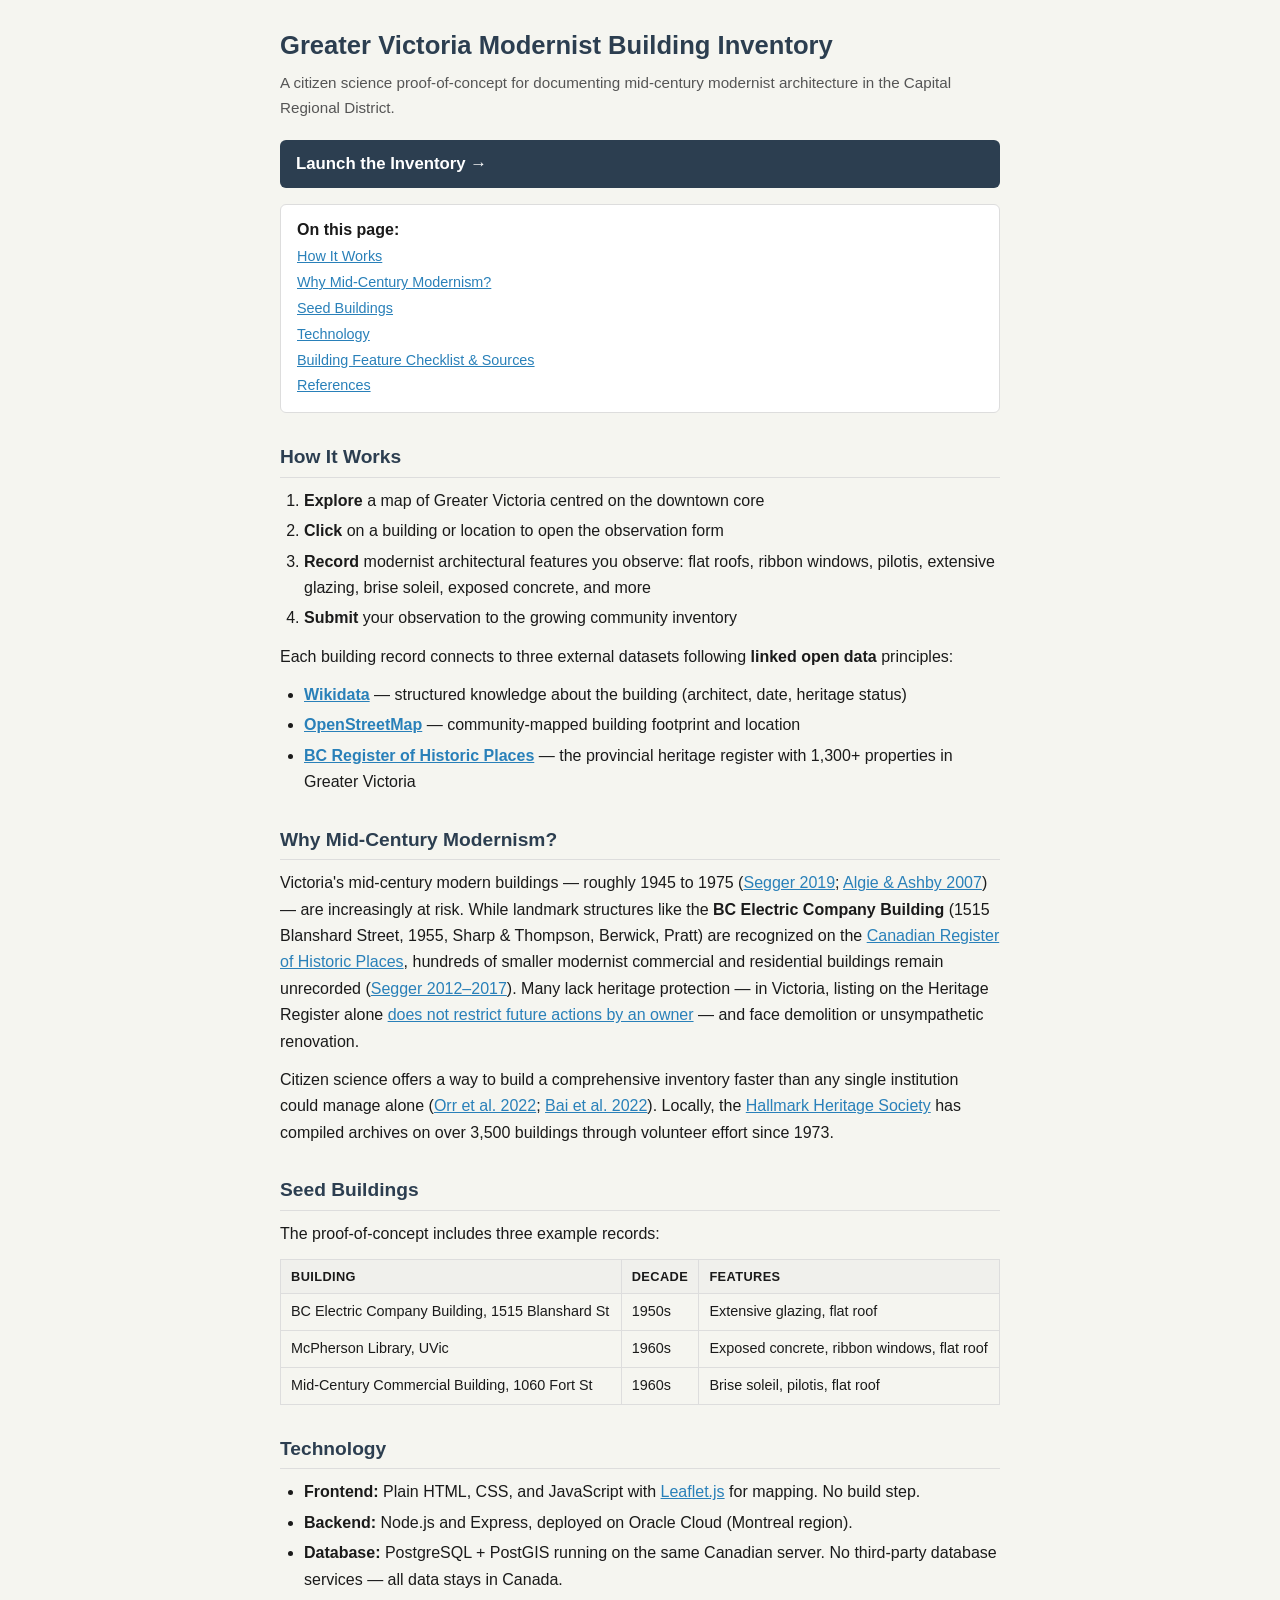
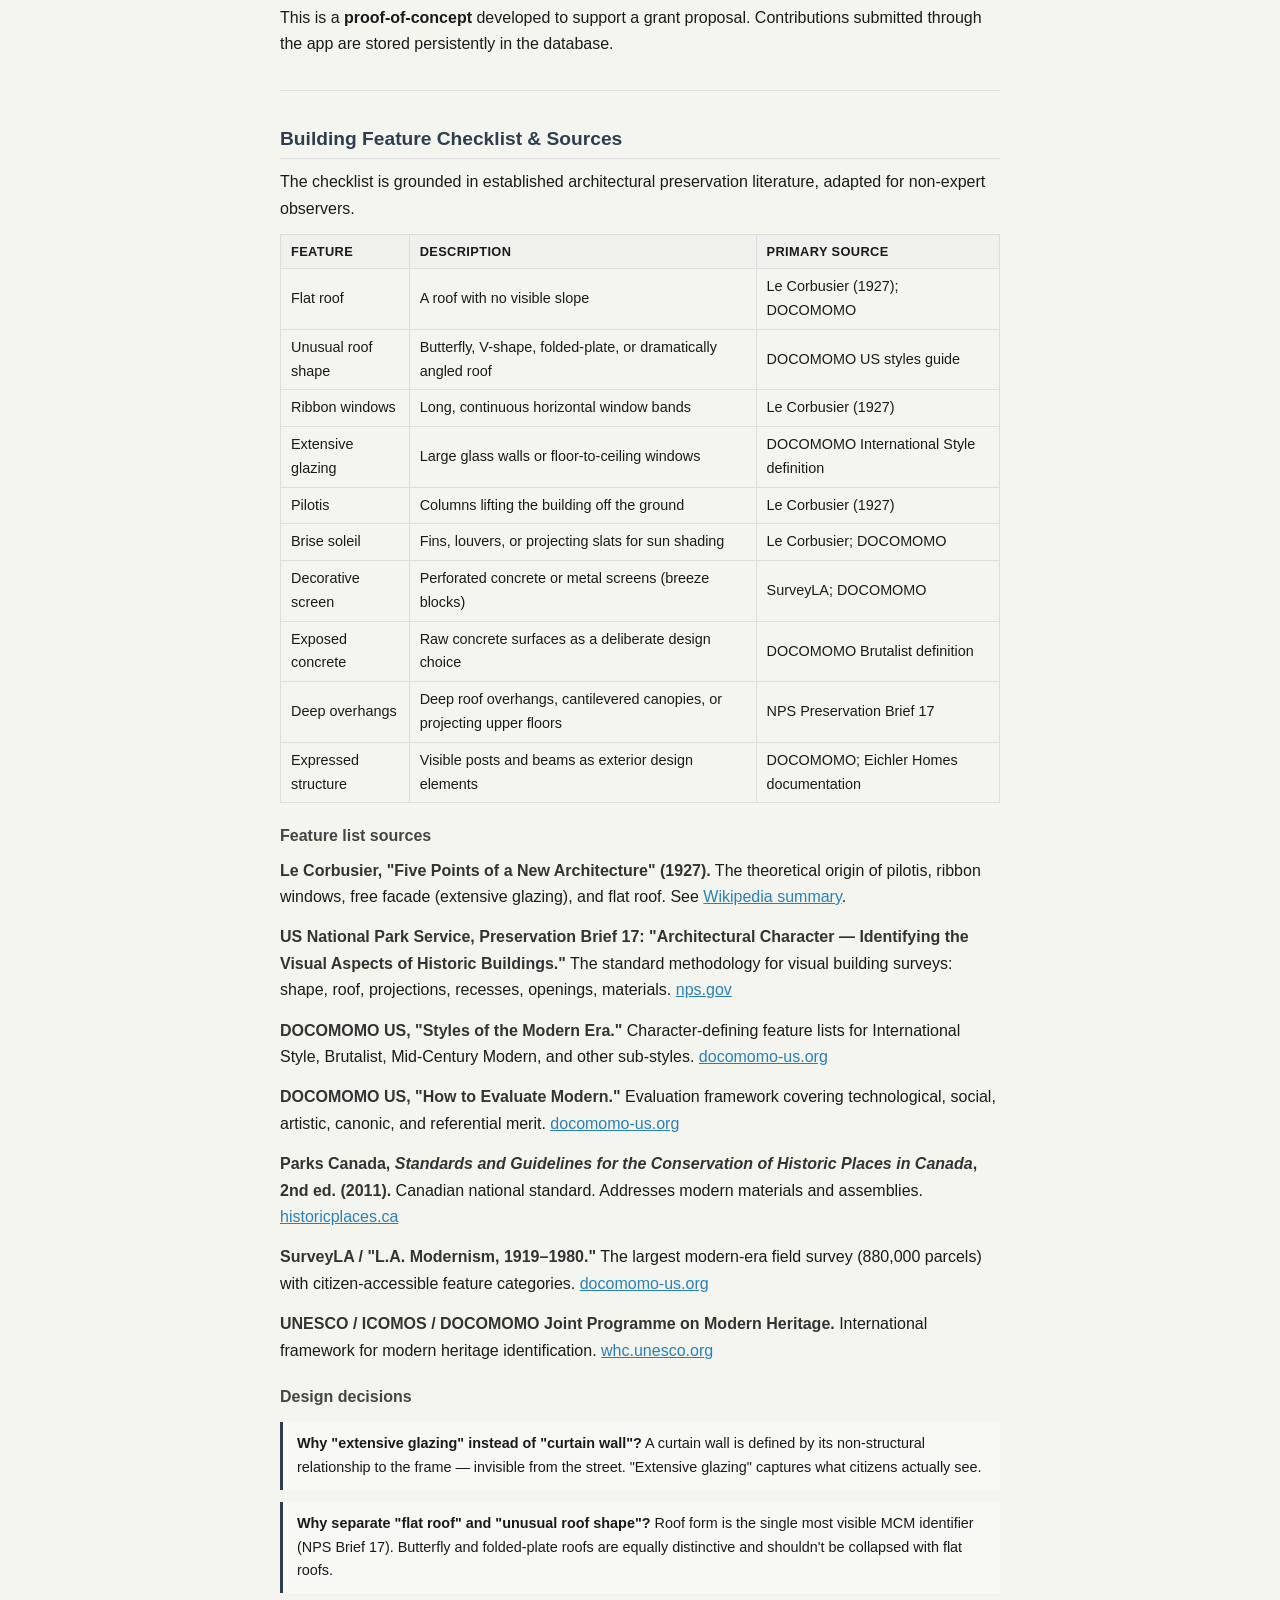
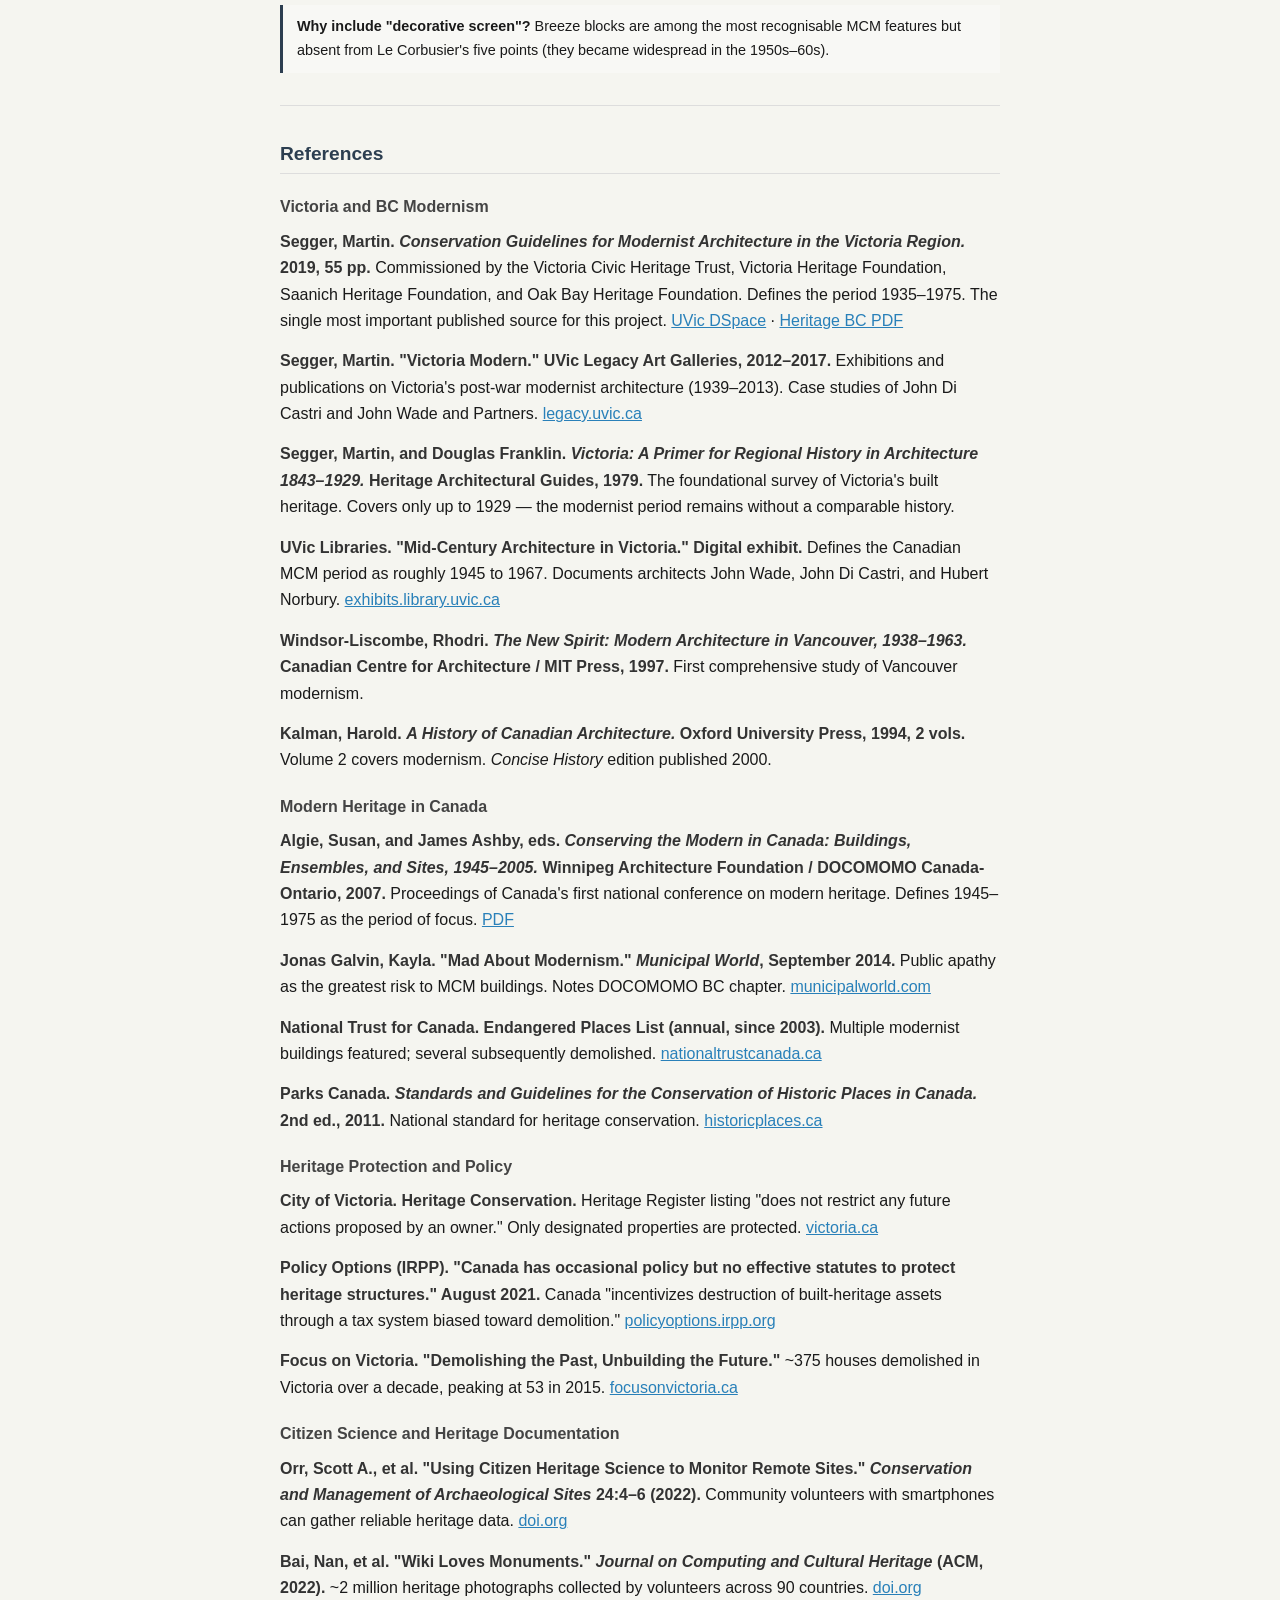
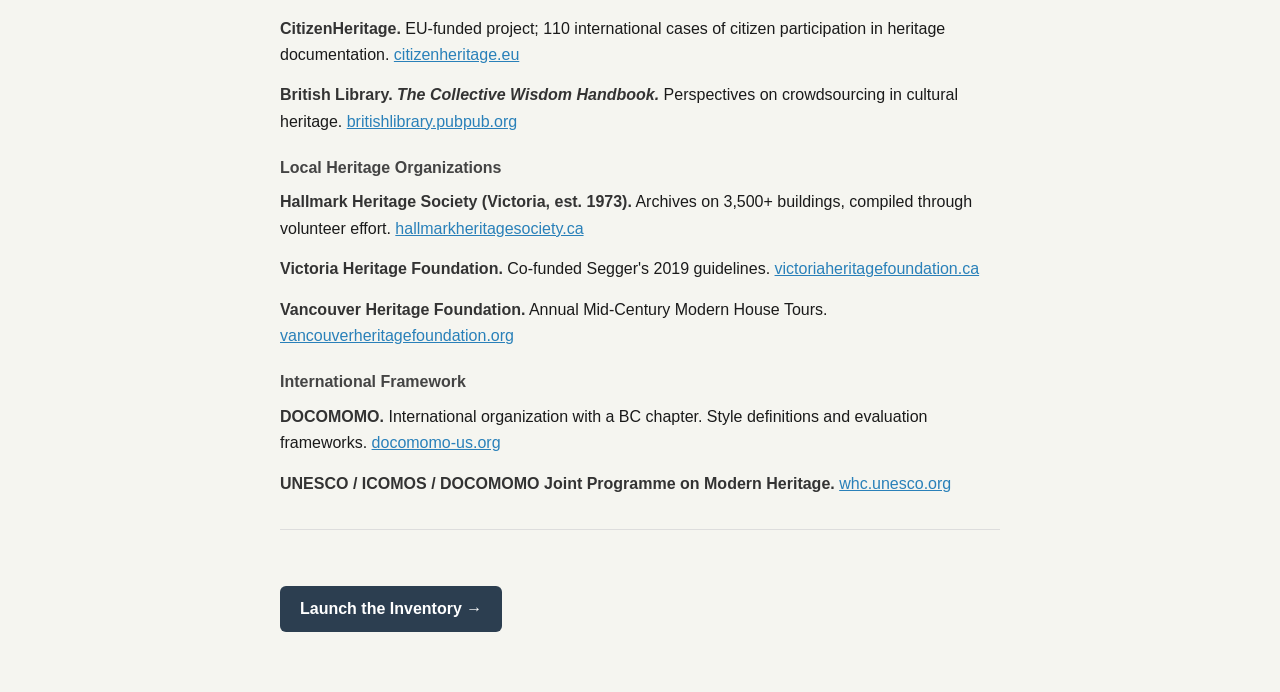
==== quartz/static/inventory/about.html @ 8eb396b5 "Add about page and link from inventory app Standalone about.html with project description, feature s" ====
<!DOCTYPE html>
<html lang="en">
<head>
  <meta charset="UTF-8">
  <meta name="viewport" content="width=device-width, initial-scale=1.0">
  <meta name="robots" content="noindex, nofollow">
  <title>About — Greater Victoria Modernist Building Inventory</title>
  <style>
    *, *::before, *::after { box-sizing: border-box; margin: 0; padding: 0; }
    body {
      font-family: -apple-system, BlinkMacSystemFont, "Segoe UI", Roboto, Helvetica, Arial, sans-serif;
      font-size: 16px; line-height: 1.65; color: #1a1a1a; background: #f5f5f0;
      max-width: 760px; margin: 0 auto; padding: 24px 20px 60px;
    }
    h1 { font-size: 1.6rem; color: #2c3e50; margin-bottom: 4px; }
    h2 { font-size: 1.2rem; color: #2c3e50; margin: 28px 0 10px; border-bottom: 1px solid #ddd; padding-bottom: 4px; }
    h3 { font-size: 1rem; color: #444; margin: 20px 0 8px; }
    p { margin-bottom: 12px; }
    a { color: #2980b9; }
    a:hover { text-decoration: none; }
    blockquote { margin: 12px 0; padding: 10px 16px; background: #2c3e50; border-radius: 6px; }
    blockquote a { color: #fff; font-weight: 600; text-decoration: none; font-size: 1.05rem; }
    blockquote a:hover { text-decoration: underline; }
    ul, ol { margin: 0 0 12px 24px; }
    li { margin-bottom: 4px; }
    table { border-collapse: collapse; width: 100%; margin: 12px 0; font-size: 0.9rem; }
    th, td { border: 1px solid #ddd; padding: 6px 10px; text-align: left; }
    th { background: #f0f0ec; font-weight: 600; font-size: 0.8rem; text-transform: uppercase; letter-spacing: 0.03em; }
    .subtitle { font-size: 0.95rem; color: #555; margin-bottom: 20px; }
    .ref { margin-bottom: 14px; }
    .ref strong { color: #333; }
    .back-link { display: inline-block; margin-top: 24px; padding: 10px 20px; background: #2c3e50; color: #fff; text-decoration: none; border-radius: 6px; font-weight: 600; }
    .back-link:hover { background: #34495e; }
    .section-nav { background: #fff; border: 1px solid #ddd; border-radius: 6px; padding: 12px 16px; margin: 16px 0; }
    .section-nav a { display: block; margin: 2px 0; font-size: 0.9rem; }
    hr { border: none; border-top: 1px solid #ddd; margin: 32px 0; }
    .design-note { background: #f8f8f5; border-left: 3px solid #2c3e50; padding: 10px 14px; margin: 12px 0; font-size: 0.9rem; }
  </style>
</head>
<body>

<h1>Greater Victoria Modernist Building Inventory</h1>
<p class="subtitle">A citizen science proof-of-concept for documenting mid-century modernist architecture in the Capital Regional District.</p>

<blockquote><a href="/static/inventory/">Launch the Inventory &rarr;</a></blockquote>

<div class="section-nav">
  <strong>On this page:</strong>
  <a href="#how-it-works">How It Works</a>
  <a href="#why-mcm">Why Mid-Century Modernism?</a>
  <a href="#seed-buildings">Seed Buildings</a>
  <a href="#technology">Technology</a>
  <a href="#features">Building Feature Checklist &amp; Sources</a>
  <a href="#references">References</a>
</div>

<!-- ================================================================ -->
<h2 id="how-it-works">How It Works</h2>

<ol>
  <li><strong>Explore</strong> a map of Greater Victoria centred on the downtown core</li>
  <li><strong>Click</strong> on a building or location to open the observation form</li>
  <li><strong>Record</strong> modernist architectural features you observe: flat roofs, ribbon windows, pilotis, extensive glazing, brise soleil, exposed concrete, and more</li>
  <li><strong>Submit</strong> your observation to the growing community inventory</li>
</ol>

<p>Each building record connects to three external datasets following <strong>linked open data</strong> principles:</p>

<ul>
  <li><strong><a href="https://www.wikidata.org/">Wikidata</a></strong> &mdash; structured knowledge about the building (architect, date, heritage status)</li>
  <li><strong><a href="https://www.openstreetmap.org/">OpenStreetMap</a></strong> &mdash; community-mapped building footprint and location</li>
  <li><strong><a href="https://apps.nrs.gov.bc.ca/bcrhp/">BC Register of Historic Places</a></strong> &mdash; the provincial heritage register with 1,300+ properties in Greater Victoria</li>
</ul>

<!-- ================================================================ -->
<h2 id="why-mcm">Why Mid-Century Modernism?</h2>

<p>Victoria's mid-century modern buildings &mdash; roughly 1945 to 1975 (<a href="https://heritagebc.ca/wp-content/uploads/2020/01/Segger_Martin_ConservGuide_2019.pdf">Segger 2019</a>; <a href="http://winnipegarchitecture.ca/wp-content/uploads/2012/10/CMC-Proceedings_Eng_a.pdf">Algie &amp; Ashby 2007</a>) &mdash; are increasingly at risk. While landmark structures like the <strong>BC Electric Company Building</strong> (1515 Blanshard Street, 1955, Sharp &amp; Thompson, Berwick, Pratt) are recognized on the <a href="https://www.historicplaces.ca/">Canadian Register of Historic Places</a>, hundreds of smaller modernist commercial and residential buildings remain unrecorded (<a href="https://legacy.uvic.ca/gallery/victoriamodern/">Segger 2012&ndash;2017</a>). Many lack heritage protection &mdash; in Victoria, listing on the Heritage Register alone <a href="https://www.victoria.ca/building-business/permits-development-construction/heritage-conservation">does not restrict future actions by an owner</a> &mdash; and face demolition or unsympathetic renovation.</p>

<p>Citizen science offers a way to build a comprehensive inventory faster than any single institution could manage alone (<a href="https://www.tandfonline.com/doi/full/10.1080/13505033.2022.2147299">Orr et al. 2022</a>; <a href="https://dl.acm.org/doi/fullHtml/10.1145/3569092">Bai et al. 2022</a>). Locally, the <a href="https://hallmarkheritagesociety.ca/">Hallmark Heritage Society</a> has compiled archives on over 3,500 buildings through volunteer effort since 1973.</p>

<!-- ================================================================ -->
<h2 id="seed-buildings">Seed Buildings</h2>

<p>The proof-of-concept includes three example records:</p>

<table>
  <tr><th>Building</th><th>Decade</th><th>Features</th></tr>
  <tr><td>BC Electric Company Building, 1515 Blanshard St</td><td>1950s</td><td>Extensive glazing, flat roof</td></tr>
  <tr><td>McPherson Library, UVic</td><td>1960s</td><td>Exposed concrete, ribbon windows, flat roof</td></tr>
  <tr><td>Mid-Century Commercial Building, 1060 Fort St</td><td>1960s</td><td>Brise soleil, pilotis, flat roof</td></tr>
</table>

<!-- ================================================================ -->
<h2 id="technology">Technology</h2>

<ul>
  <li><strong>Frontend:</strong> Plain HTML, CSS, and JavaScript with <a href="https://leafletjs.com/">Leaflet.js</a> for mapping. No build step.</li>
  <li><strong>Backend:</strong> Node.js and Express, deployed on Oracle Cloud (Montreal region).</li>
  <li><strong>Database:</strong> PostgreSQL + PostGIS running on the same Canadian server. No third-party database services &mdash; all data stays in Canada.</li>
</ul>

<p>This is a <strong>proof-of-concept</strong> developed to support a grant proposal. Contributions submitted through the app are stored persistently in the database.</p>

<hr>

<!-- ================================================================ -->
<h2 id="features">Building Feature Checklist &amp; Sources</h2>

<p>The checklist is grounded in established architectural preservation literature, adapted for non-expert observers.</p>

<table>
  <tr><th>Feature</th><th>Description</th><th>Primary source</th></tr>
  <tr><td>Flat roof</td><td>A roof with no visible slope</td><td>Le Corbusier (1927); DOCOMOMO</td></tr>
  <tr><td>Unusual roof shape</td><td>Butterfly, V-shape, folded-plate, or dramatically angled roof</td><td>DOCOMOMO US styles guide</td></tr>
  <tr><td>Ribbon windows</td><td>Long, continuous horizontal window bands</td><td>Le Corbusier (1927)</td></tr>
  <tr><td>Extensive glazing</td><td>Large glass walls or floor-to-ceiling windows</td><td>DOCOMOMO International Style definition</td></tr>
  <tr><td>Pilotis</td><td>Columns lifting the building off the ground</td><td>Le Corbusier (1927)</td></tr>
  <tr><td>Brise soleil</td><td>Fins, louvers, or projecting slats for sun shading</td><td>Le Corbusier; DOCOMOMO</td></tr>
  <tr><td>Decorative screen</td><td>Perforated concrete or metal screens (breeze blocks)</td><td>SurveyLA; DOCOMOMO</td></tr>
  <tr><td>Exposed concrete</td><td>Raw concrete surfaces as a deliberate design choice</td><td>DOCOMOMO Brutalist definition</td></tr>
  <tr><td>Deep overhangs</td><td>Deep roof overhangs, cantilevered canopies, or projecting upper floors</td><td>NPS Preservation Brief 17</td></tr>
  <tr><td>Expressed structure</td><td>Visible posts and beams as exterior design elements</td><td>DOCOMOMO; Eichler Homes documentation</td></tr>
</table>

<h3>Feature list sources</h3>

<div class="ref"><strong>Le Corbusier, "Five Points of a New Architecture" (1927).</strong> The theoretical origin of pilotis, ribbon windows, free facade (extensive glazing), and flat roof. See <a href="https://en.wikipedia.org/wiki/%22Five_Points_of_a_New_Architecture%22">Wikipedia summary</a>.</div>

<div class="ref"><strong>US National Park Service, Preservation Brief 17: "Architectural Character &mdash; Identifying the Visual Aspects of Historic Buildings."</strong> The standard methodology for visual building surveys: shape, roof, projections, recesses, openings, materials. <a href="https://www.nps.gov/tps/how-to-preserve/briefs/17-architectural-character.htm">nps.gov</a></div>

<div class="ref"><strong>DOCOMOMO US, "Styles of the Modern Era."</strong> Character-defining feature lists for International Style, Brutalist, Mid-Century Modern, and other sub-styles. <a href="https://www.docomomo-us.org/explore-modern/styles-of-the-modern-era">docomomo-us.org</a></div>

<div class="ref"><strong>DOCOMOMO US, "How to Evaluate Modern."</strong> Evaluation framework covering technological, social, artistic, canonic, and referential merit. <a href="https://docomomo-us.org/explore-modern/explore-the-register/how-to-evaluate-modern">docomomo-us.org</a></div>

<div class="ref"><strong>Parks Canada, <em>Standards and Guidelines for the Conservation of Historic Places in Canada</em>, 2nd ed. (2011).</strong> Canadian national standard. Addresses modern materials and assemblies. <a href="https://www.historicplaces.ca/en/pages/standards-normes.aspx">historicplaces.ca</a></div>

<div class="ref"><strong>SurveyLA / "L.A. Modernism, 1919&ndash;1980."</strong> The largest modern-era field survey (880,000 parcels) with citizen-accessible feature categories. <a href="https://docomomo-us.org/register/surveyla">docomomo-us.org</a></div>

<div class="ref"><strong>UNESCO / ICOMOS / DOCOMOMO Joint Programme on Modern Heritage.</strong> International framework for modern heritage identification. <a href="https://whc.unesco.org/en/modernheritage/">whc.unesco.org</a></div>

<h3>Design decisions</h3>

<div class="design-note"><strong>Why "extensive glazing" instead of "curtain wall"?</strong> A curtain wall is defined by its non-structural relationship to the frame &mdash; invisible from the street. "Extensive glazing" captures what citizens actually see.</div>

<div class="design-note"><strong>Why separate "flat roof" and "unusual roof shape"?</strong> Roof form is the single most visible MCM identifier (NPS Brief 17). Butterfly and folded-plate roofs are equally distinctive and shouldn't be collapsed with flat roofs.</div>

<div class="design-note"><strong>Why include "decorative screen"?</strong> Breeze blocks are among the most recognisable MCM features but absent from Le Corbusier's five points (they became widespread in the 1950s&ndash;60s).</div>

<hr>

<!-- ================================================================ -->
<h2 id="references">References</h2>

<h3>Victoria and BC Modernism</h3>

<div class="ref"><strong>Segger, Martin. <em>Conservation Guidelines for Modernist Architecture in the Victoria Region.</em> 2019, 55 pp.</strong> Commissioned by the Victoria Civic Heritage Trust, Victoria Heritage Foundation, Saanich Heritage Foundation, and Oak Bay Heritage Foundation. Defines the period 1935&ndash;1975. The single most important published source for this project. <a href="https://dspace.library.uvic.ca/handle/1828/11482">UVic DSpace</a> &middot; <a href="https://heritagebc.ca/wp-content/uploads/2020/01/Segger_Martin_ConservGuide_2019.pdf">Heritage BC PDF</a></div>

<div class="ref"><strong>Segger, Martin. "Victoria Modern." UVic Legacy Art Galleries, 2012&ndash;2017.</strong> Exhibitions and publications on Victoria's post-war modernist architecture (1939&ndash;2013). Case studies of John Di Castri and John Wade and Partners. <a href="https://legacy.uvic.ca/gallery/victoriamodern/">legacy.uvic.ca</a></div>

<div class="ref"><strong>Segger, Martin, and Douglas Franklin. <em>Victoria: A Primer for Regional History in Architecture 1843&ndash;1929.</em> Heritage Architectural Guides, 1979.</strong> The foundational survey of Victoria's built heritage. Covers only up to 1929 &mdash; the modernist period remains without a comparable history.</div>

<div class="ref"><strong>UVic Libraries. "Mid-Century Architecture in Victoria." Digital exhibit.</strong> Defines the Canadian MCM period as roughly 1945 to 1967. Documents architects John Wade, John Di Castri, and Hubert Norbury. <a href="https://exhibits.library.uvic.ca/spotlight/mcm/feature/1-introduction">exhibits.library.uvic.ca</a></div>

<div class="ref"><strong>Windsor-Liscombe, Rhodri. <em>The New Spirit: Modern Architecture in Vancouver, 1938&ndash;1963.</em> Canadian Centre for Architecture / MIT Press, 1997.</strong> First comprehensive study of Vancouver modernism.</div>

<div class="ref"><strong>Kalman, Harold. <em>A History of Canadian Architecture.</em> Oxford University Press, 1994, 2 vols.</strong> Volume 2 covers modernism. <em>Concise History</em> edition published 2000.</div>

<h3>Modern Heritage in Canada</h3>

<div class="ref"><strong>Algie, Susan, and James Ashby, eds. <em>Conserving the Modern in Canada: Buildings, Ensembles, and Sites, 1945&ndash;2005.</em> Winnipeg Architecture Foundation / DOCOMOMO Canada-Ontario, 2007.</strong> Proceedings of Canada's first national conference on modern heritage. Defines 1945&ndash;1975 as the period of focus. <a href="http://winnipegarchitecture.ca/wp-content/uploads/2012/10/CMC-Proceedings_Eng_a.pdf">PDF</a></div>

<div class="ref"><strong>Jonas Galvin, Kayla. "Mad About Modernism." <em>Municipal World</em>, September 2014.</strong> Public apathy as the greatest risk to MCM buildings. Notes DOCOMOMO BC chapter. <a href="https://www.municipalworld.com/feature-story/mad-about-modernism/">municipalworld.com</a></div>

<div class="ref"><strong>National Trust for Canada. Endangered Places List (annual, since 2003).</strong> Multiple modernist buildings featured; several subsequently demolished. <a href="https://nationaltrustcanada.ca/what-we-offer/endangered-places">nationaltrustcanada.ca</a></div>

<div class="ref"><strong>Parks Canada. <em>Standards and Guidelines for the Conservation of Historic Places in Canada.</em> 2nd ed., 2011.</strong> National standard for heritage conservation. <a href="https://www.historicplaces.ca/en/pages/standards-normes.aspx">historicplaces.ca</a></div>

<h3>Heritage Protection and Policy</h3>

<div class="ref"><strong>City of Victoria. Heritage Conservation.</strong> Heritage Register listing "does not restrict any future actions proposed by an owner." Only designated properties are protected. <a href="https://www.victoria.ca/building-business/permits-development-construction/heritage-conservation">victoria.ca</a></div>

<div class="ref"><strong>Policy Options (IRPP). "Canada has occasional policy but no effective statutes to protect heritage structures." August 2021.</strong> Canada "incentivizes destruction of built-heritage assets through a tax system biased toward demolition." <a href="https://policyoptions.irpp.org/magazines/august-2021/canada-has-occasional-policy-but-no-effective-statutes-to-protect-heritage-structures/">policyoptions.irpp.org</a></div>

<div class="ref"><strong>Focus on Victoria. "Demolishing the Past, Unbuilding the Future."</strong> ~375 houses demolished in Victoria over a decade, peaking at 53 in 2015. <a href="https://www.focusonvictoria.ca/reporting/29/">focusonvictoria.ca</a></div>

<h3>Citizen Science and Heritage Documentation</h3>

<div class="ref"><strong>Orr, Scott A., et al. "Using Citizen Heritage Science to Monitor Remote Sites." <em>Conservation and Management of Archaeological Sites</em> 24:4&ndash;6 (2022).</strong> Community volunteers with smartphones can gather reliable heritage data. <a href="https://www.tandfonline.com/doi/full/10.1080/13505033.2022.2147299">doi.org</a></div>

<div class="ref"><strong>Bai, Nan, et al. "Wiki Loves Monuments." <em>Journal on Computing and Cultural Heritage</em> (ACM, 2022).</strong> ~2 million heritage photographs collected by volunteers across 90 countries. <a href="https://dl.acm.org/doi/fullHtml/10.1145/3569092">doi.org</a></div>

<div class="ref"><strong>CitizenHeritage.</strong> EU-funded project; 110 international cases of citizen participation in heritage documentation. <a href="https://www.citizenheritage.eu/">citizenheritage.eu</a></div>

<div class="ref"><strong>British Library. <em>The Collective Wisdom Handbook.</em></strong> Perspectives on crowdsourcing in cultural heritage. <a href="https://britishlibrary.pubpub.org/pub/what-is-crowdsourcing-in-cultural-heritage">britishlibrary.pubpub.org</a></div>

<h3>Local Heritage Organizations</h3>

<div class="ref"><strong>Hallmark Heritage Society (Victoria, est. 1973).</strong> Archives on 3,500+ buildings, compiled through volunteer effort. <a href="https://hallmarkheritagesociety.ca/">hallmarkheritagesociety.ca</a></div>

<div class="ref"><strong>Victoria Heritage Foundation.</strong> Co-funded Segger's 2019 guidelines. <a href="https://victoriaheritagefoundation.ca/publications-resources/">victoriaheritagefoundation.ca</a></div>

<div class="ref"><strong>Vancouver Heritage Foundation.</strong> Annual Mid-Century Modern House Tours. <a href="https://www.vancouverheritagefoundation.org/resources/vhf-archive/past-house-tour-resources/mid-century-modern-house-tour/">vancouverheritagefoundation.org</a></div>

<h3>International Framework</h3>

<div class="ref"><strong>DOCOMOMO.</strong> International organization with a BC chapter. Style definitions and evaluation frameworks. <a href="https://www.docomomo-us.org/explore-modern/styles-of-the-modern-era">docomomo-us.org</a></div>

<div class="ref"><strong>UNESCO / ICOMOS / DOCOMOMO Joint Programme on Modern Heritage.</strong> <a href="https://whc.unesco.org/en/modernheritage/">whc.unesco.org</a></div>

<hr>

<a class="back-link" href="/static/inventory/">Launch the Inventory &rarr;</a>

</body>
</html>
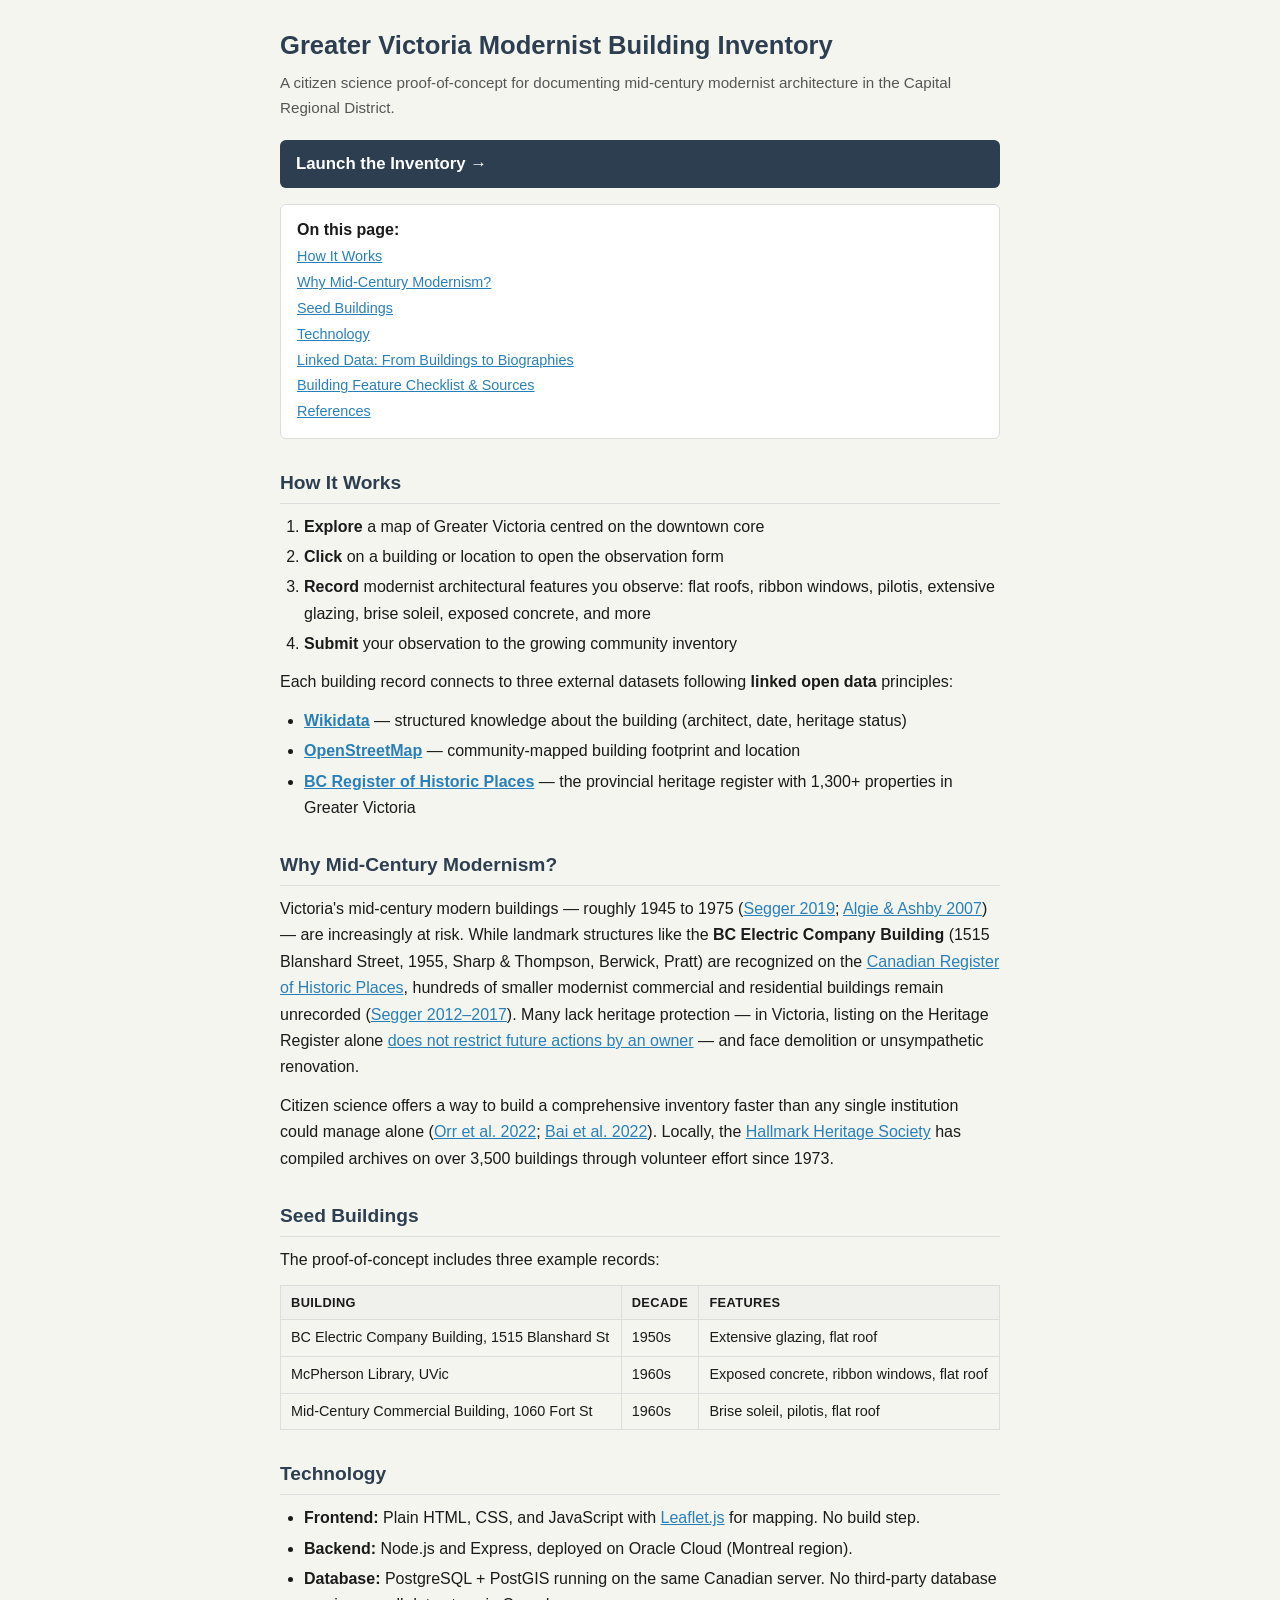
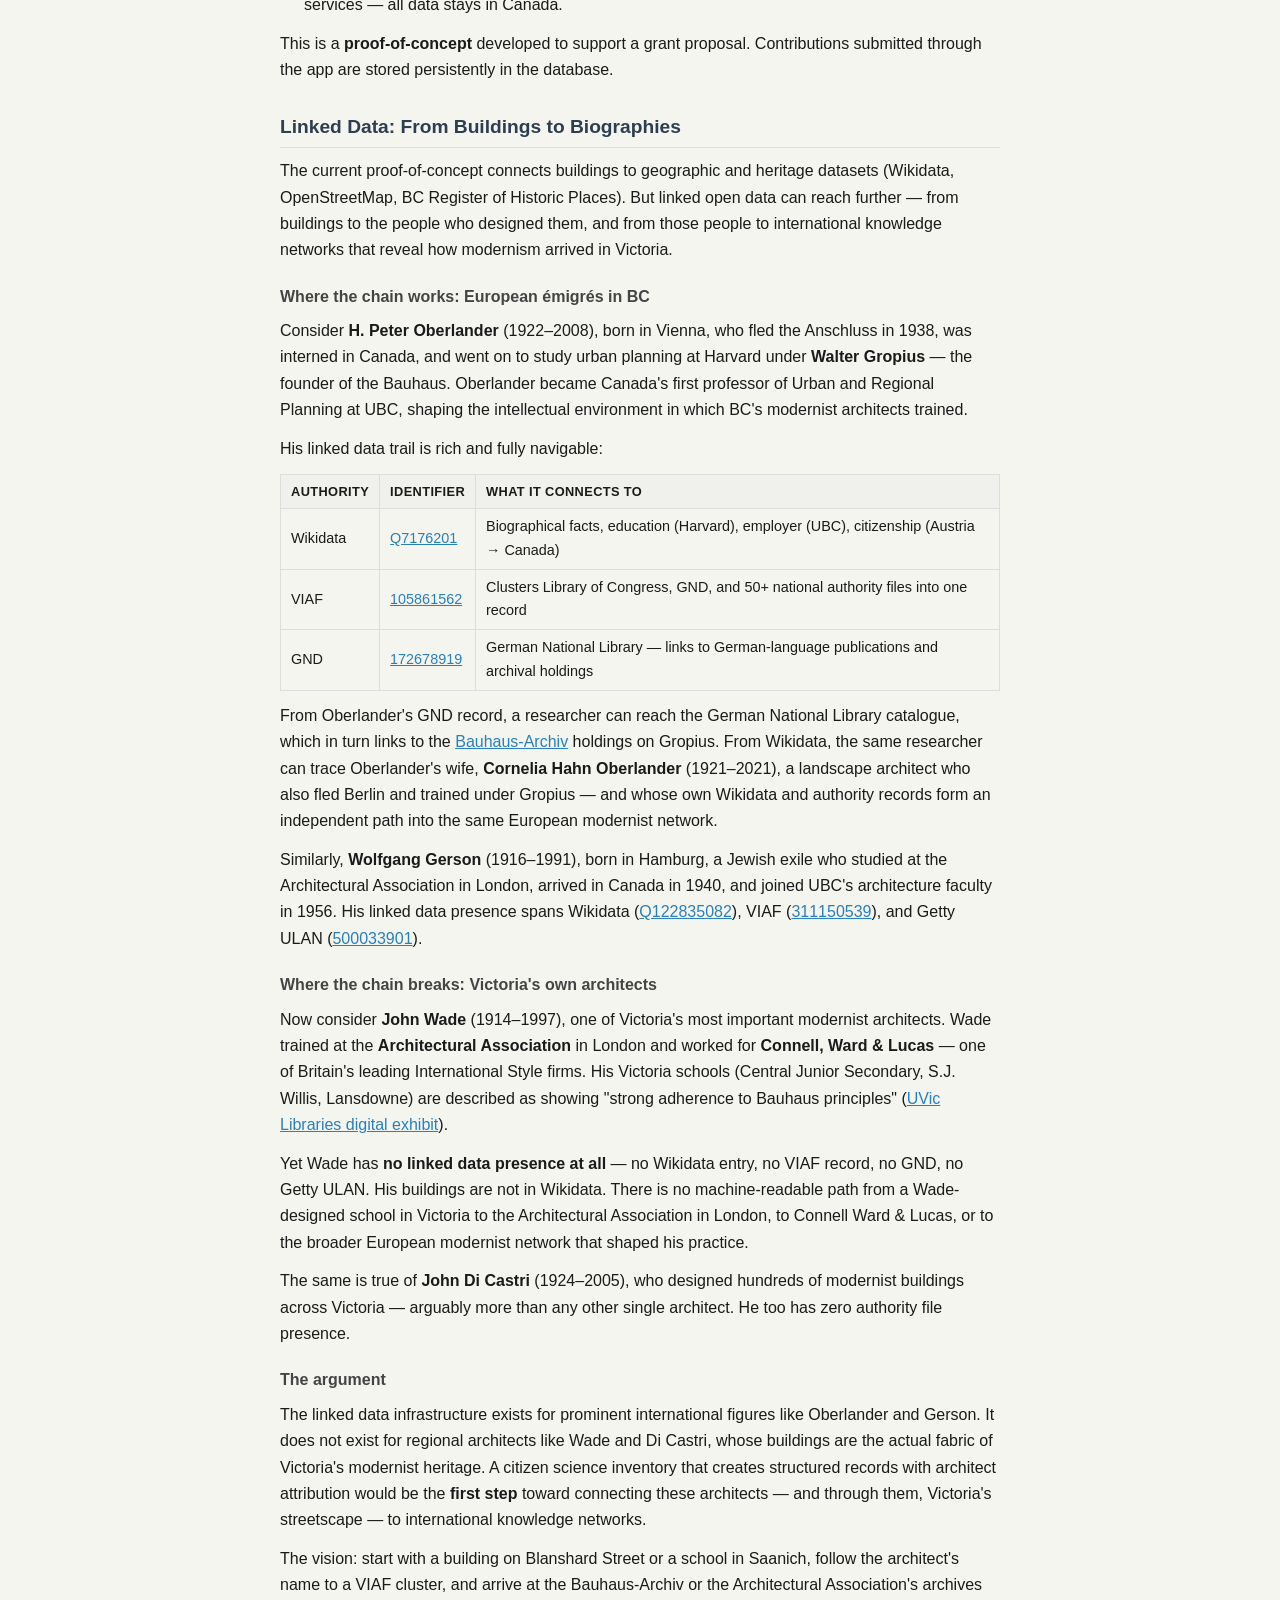
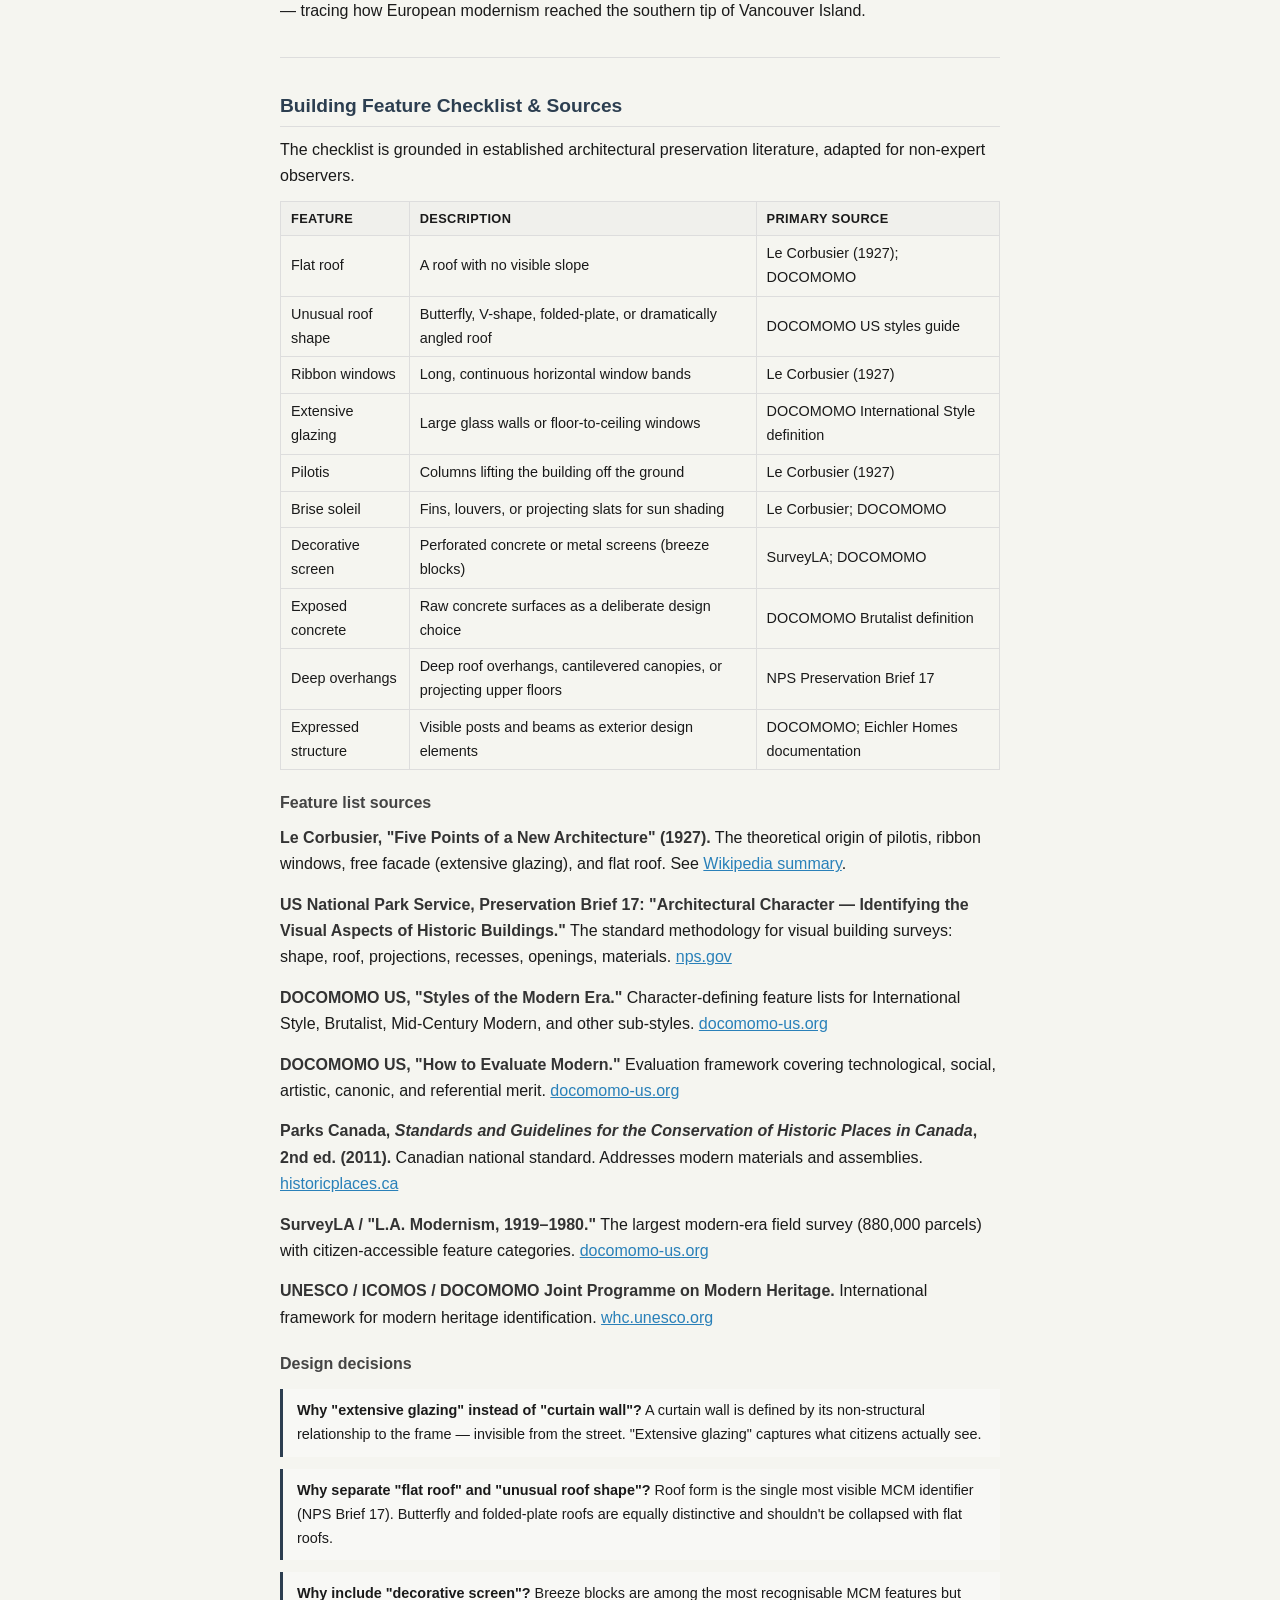
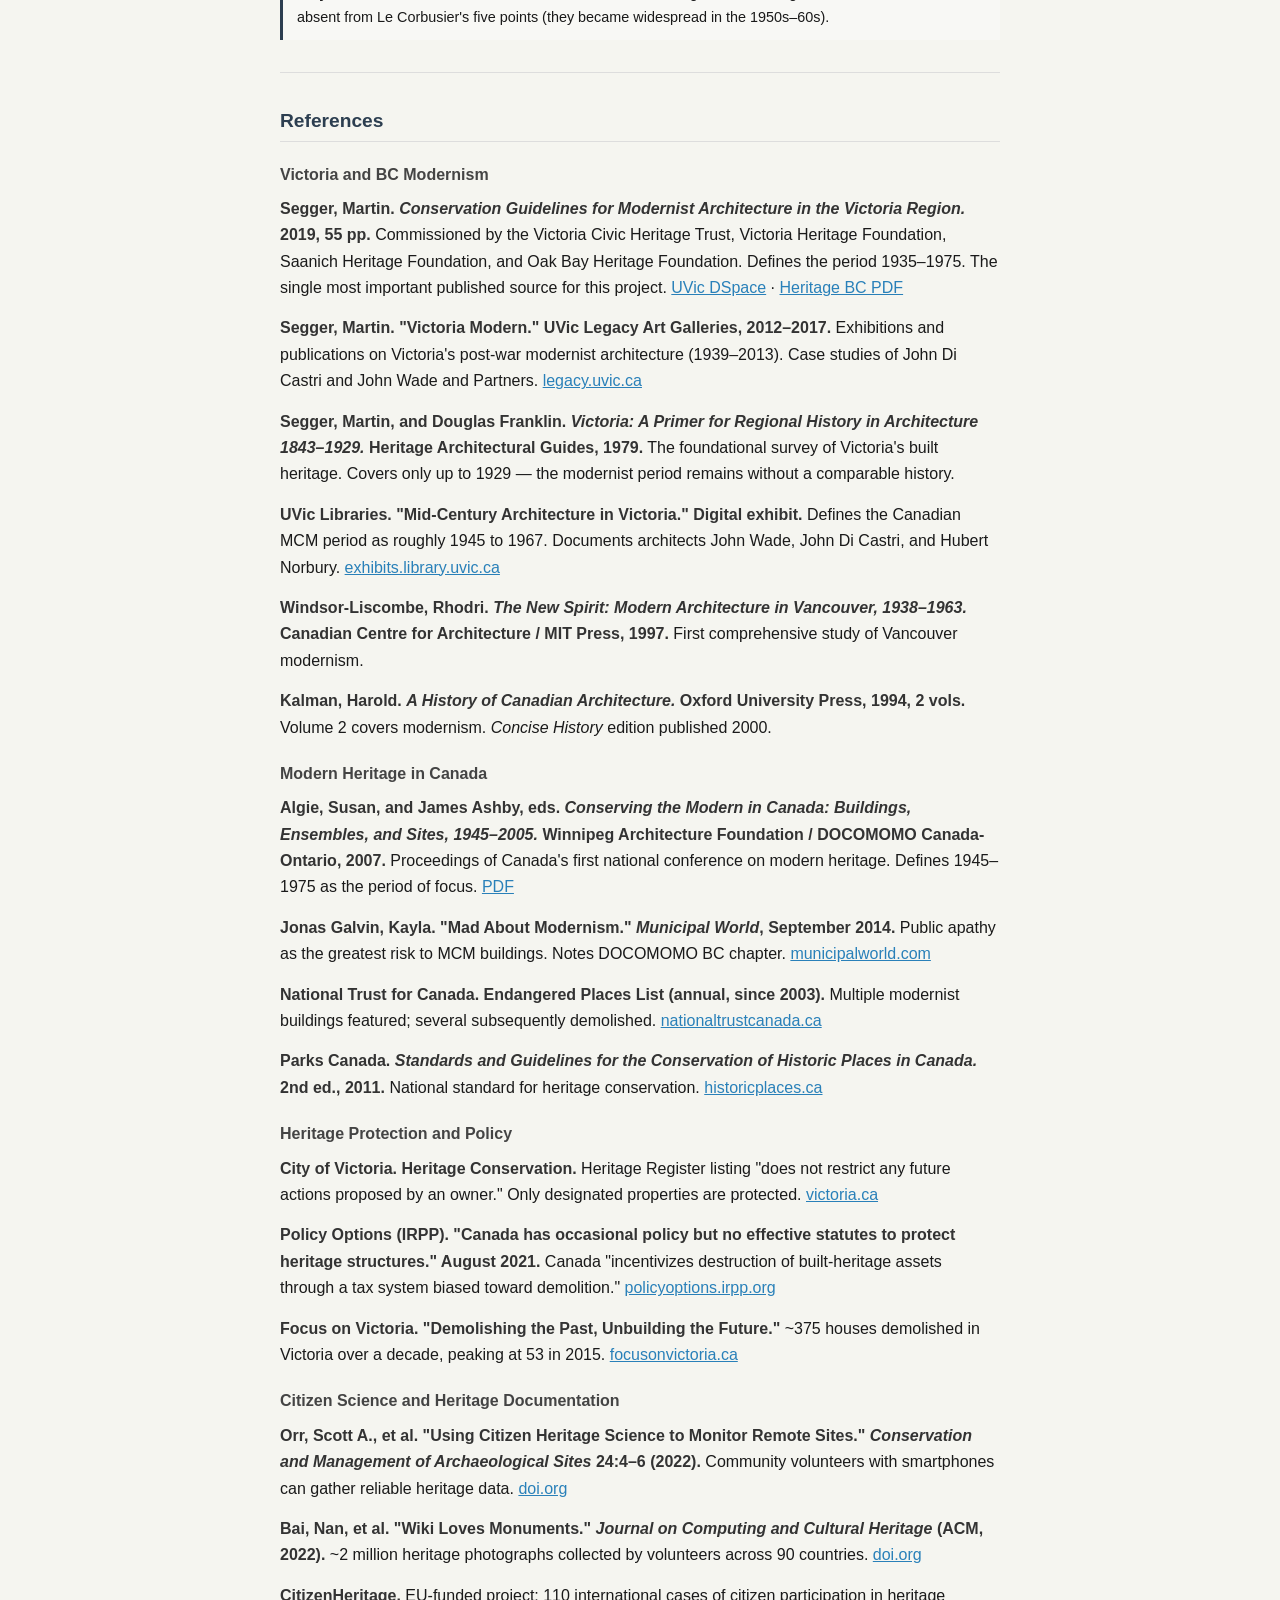
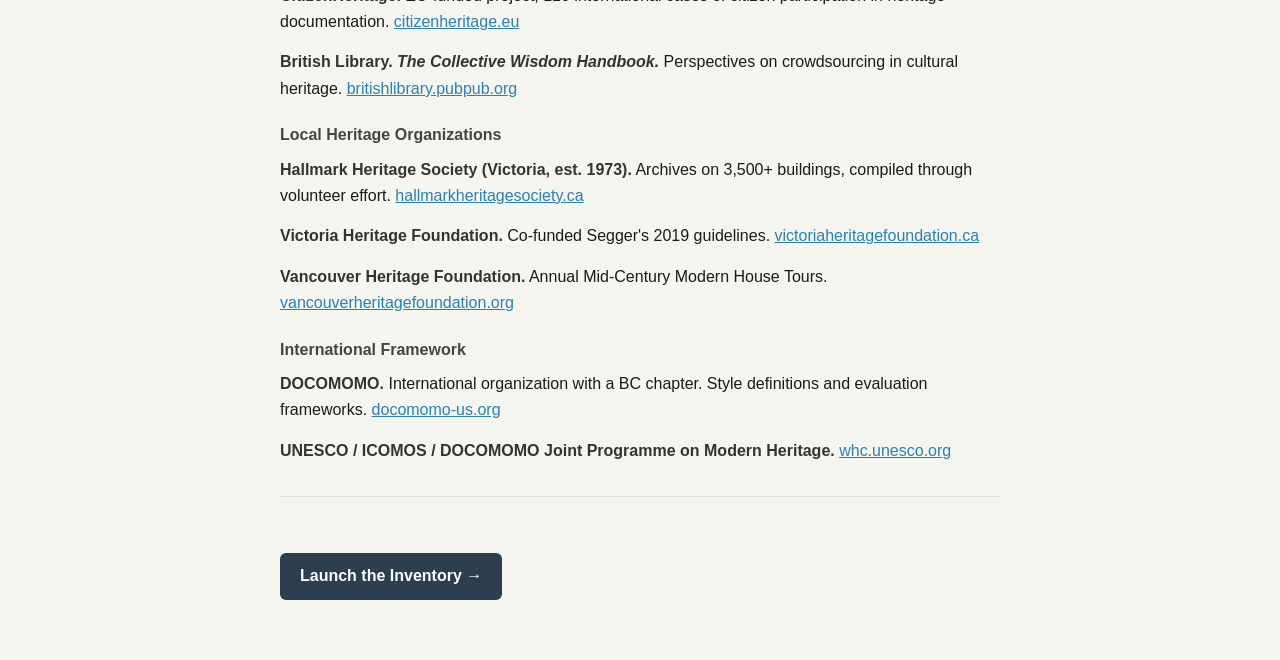
==== commit 57235e56: "Add linked data vision section to about page Traces authority file chains from Oberlander (Vienna → " ====
--- a/quartz/static/inventory/about.html
+++ b/quartz/static/inventory/about.html
@@ -50,6 +50,7 @@
   <a href="#why-mcm">Why Mid-Century Modernism?</a>
   <a href="#seed-buildings">Seed Buildings</a>
   <a href="#technology">Technology</a>
+  <a href="#linked-data-vision">Linked Data: From Buildings to Biographies</a>
   <a href="#features">Building Feature Checklist &amp; Sources</a>
   <a href="#references">References</a>
 </div>
@@ -102,7 +103,44 @@
 
 <p>This is a <strong>proof-of-concept</strong> developed to support a grant proposal. Contributions submitted through the app are stored persistently in the database.</p>
 
+<!-- ================================================================ -->
+<h2 id="linked-data-vision">Linked Data: From Buildings to Biographies</h2>
+
+<p>The current proof-of-concept connects buildings to geographic and heritage datasets (Wikidata, OpenStreetMap, BC Register of Historic Places). But linked open data can reach further &mdash; from buildings to the people who designed them, and from those people to international knowledge networks that reveal how modernism arrived in Victoria.</p>
+
+<h3>Where the chain works: European &eacute;migr&eacute;s in BC</h3>
+
+<p>Consider <strong>H. Peter Oberlander</strong> (1922&ndash;2008), born in Vienna, who fled the Anschluss in 1938, was interned in Canada, and went on to study urban planning at Harvard under <strong>Walter Gropius</strong> &mdash; the founder of the Bauhaus. Oberlander became Canada's first professor of Urban and Regional Planning at UBC, shaping the intellectual environment in which BC's modernist architects trained.</p>
+
+<p>His linked data trail is rich and fully navigable:</p>
+
+<table>
+  <tr><th>Authority</th><th>Identifier</th><th>What it connects to</th></tr>
+  <tr><td>Wikidata</td><td><a href="https://www.wikidata.org/wiki/Q7176201">Q7176201</a></td><td>Biographical facts, education (Harvard), employer (UBC), citizenship (Austria &rarr; Canada)</td></tr>
+  <tr><td>VIAF</td><td><a href="https://viaf.org/viaf/105861562">105861562</a></td><td>Clusters Library of Congress, GND, and 50+ national authority files into one record</td></tr>
+  <tr><td>GND</td><td><a href="https://d-nb.info/gnd/172678919">172678919</a></td><td>German National Library &mdash; links to German-language publications and archival holdings</td></tr>
+</table>
+
+<p>From Oberlander's GND record, a researcher can reach the German National Library catalogue, which in turn links to the <a href="https://www.bauhaus.de/en/bauhaus-archiv/">Bauhaus-Archiv</a> holdings on Gropius. From Wikidata, the same researcher can trace Oberlander's wife, <strong>Cornelia Hahn Oberlander</strong> (1921&ndash;2021), a landscape architect who also fled Berlin and trained under Gropius &mdash; and whose own Wikidata and authority records form an independent path into the same European modernist network.</p>
+
+<p>Similarly, <strong>Wolfgang Gerson</strong> (1916&ndash;1991), born in Hamburg, a Jewish exile who studied at the Architectural Association in London, arrived in Canada in 1940, and joined UBC's architecture faculty in 1956. His linked data presence spans Wikidata (<a href="https://www.wikidata.org/wiki/Q122835082">Q122835082</a>), VIAF (<a href="https://viaf.org/viaf/311150539">311150539</a>), and Getty ULAN (<a href="https://vocab.getty.edu/page/ulan/500033901">500033901</a>).</p>
+
+<h3>Where the chain breaks: Victoria's own architects</h3>
+
+<p>Now consider <strong>John Wade</strong> (1914&ndash;1997), one of Victoria's most important modernist architects. Wade trained at the <strong>Architectural Association</strong> in London and worked for <strong>Connell, Ward &amp; Lucas</strong> &mdash; one of Britain's leading International Style firms. His Victoria schools (Central Junior Secondary, S.J. Willis, Lansdowne) are described as showing "strong adherence to Bauhaus principles" (<a href="https://exhibits.library.uvic.ca/spotlight/mcm/feature/john-wade-and-partners">UVic Libraries digital exhibit</a>).</p>
+
+<p>Yet Wade has <strong>no linked data presence at all</strong> &mdash; no Wikidata entry, no VIAF record, no GND, no Getty ULAN. His buildings are not in Wikidata. There is no machine-readable path from a Wade-designed school in Victoria to the Architectural Association in London, to Connell Ward &amp; Lucas, or to the broader European modernist network that shaped his practice.</p>
+
+<p>The same is true of <strong>John Di Castri</strong> (1924&ndash;2005), who designed hundreds of modernist buildings across Victoria &mdash; arguably more than any other single architect. He too has zero authority file presence.</p>
+
+<h3>The argument</h3>
+
+<p>The linked data infrastructure exists for prominent international figures like Oberlander and Gerson. It does not exist for regional architects like Wade and Di Castri, whose buildings are the actual fabric of Victoria's modernist heritage. A citizen science inventory that creates structured records with architect attribution would be the <strong>first step</strong> toward connecting these architects &mdash; and through them, Victoria's streetscape &mdash; to international knowledge networks.</p>
+
+<p>The vision: start with a building on Blanshard Street or a school in Saanich, follow the architect's name to a VIAF cluster, and arrive at the Bauhaus-Archiv or the Architectural Association's archives &mdash; tracing how European modernism reached the southern tip of Vancouver Island.</p>
+
 <hr>
+
 
 <!-- ================================================================ -->
 <h2 id="features">Building Feature Checklist &amp; Sources</h2>
